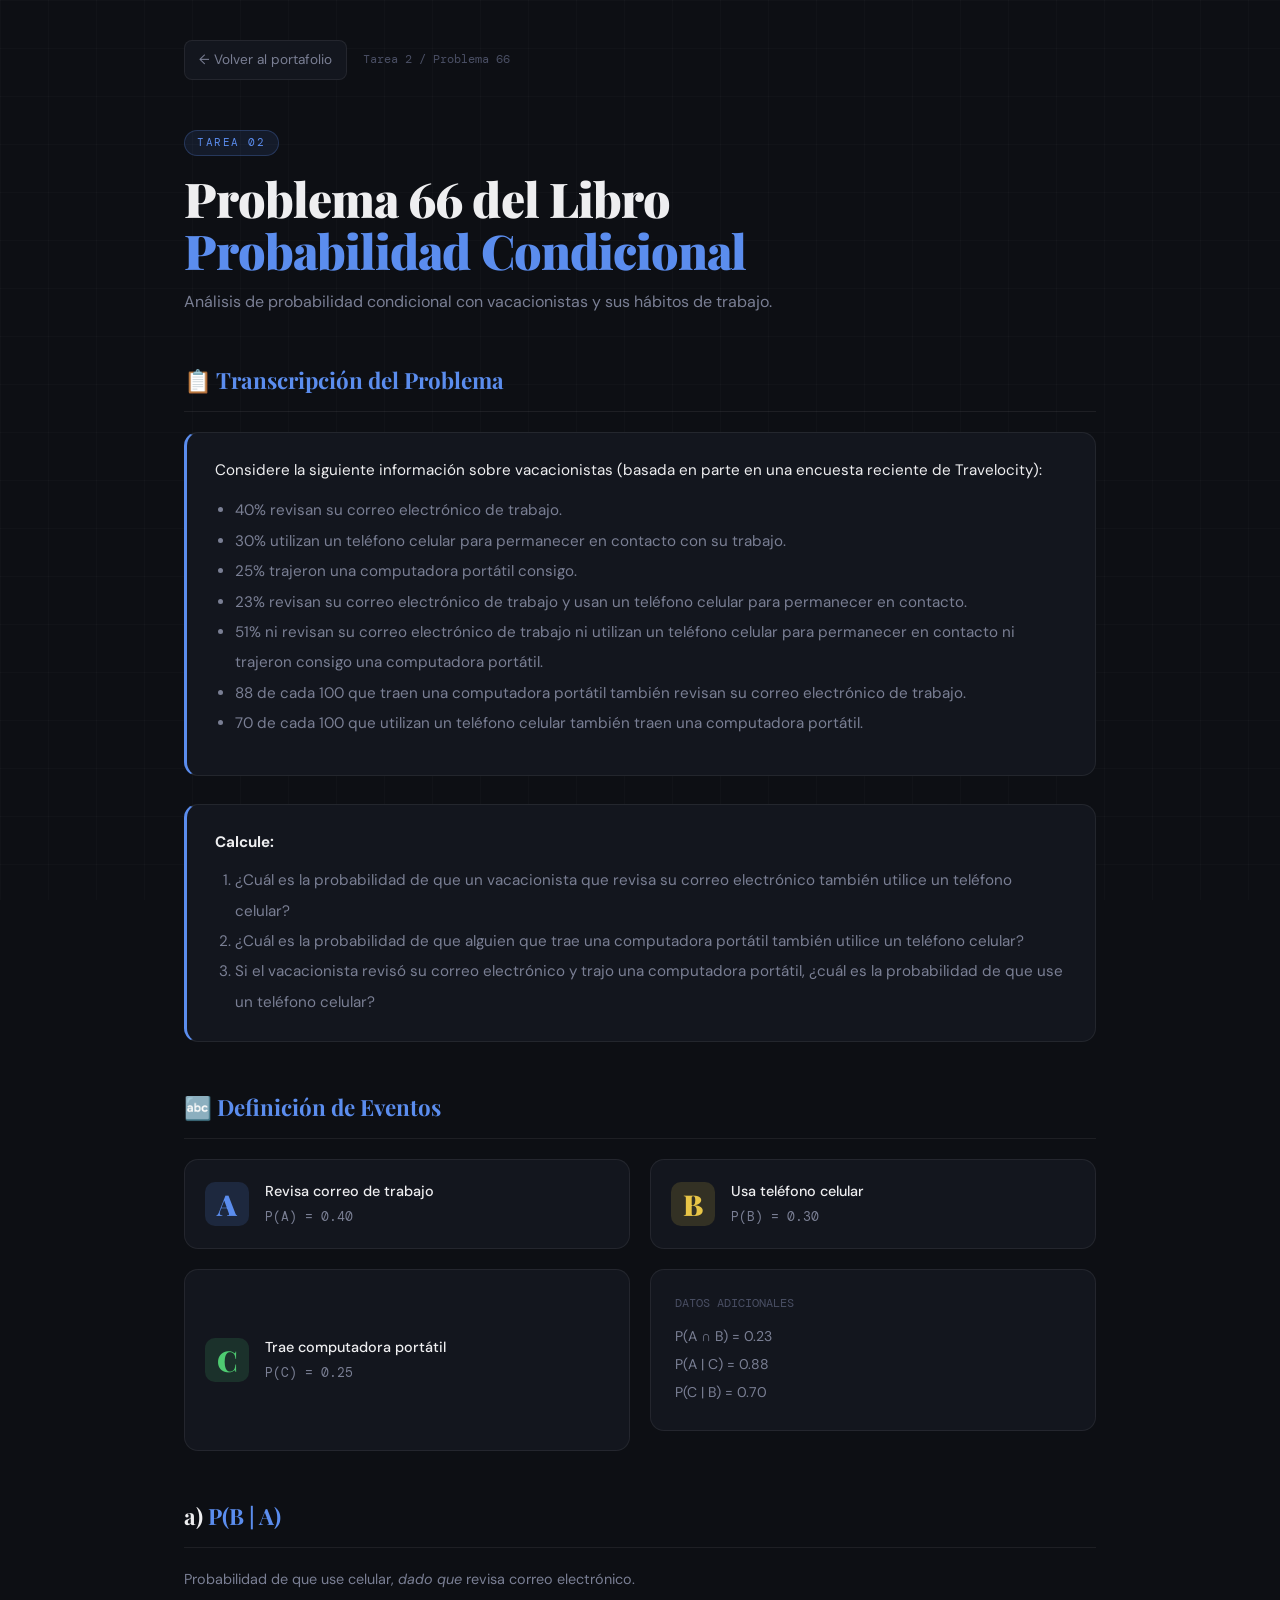
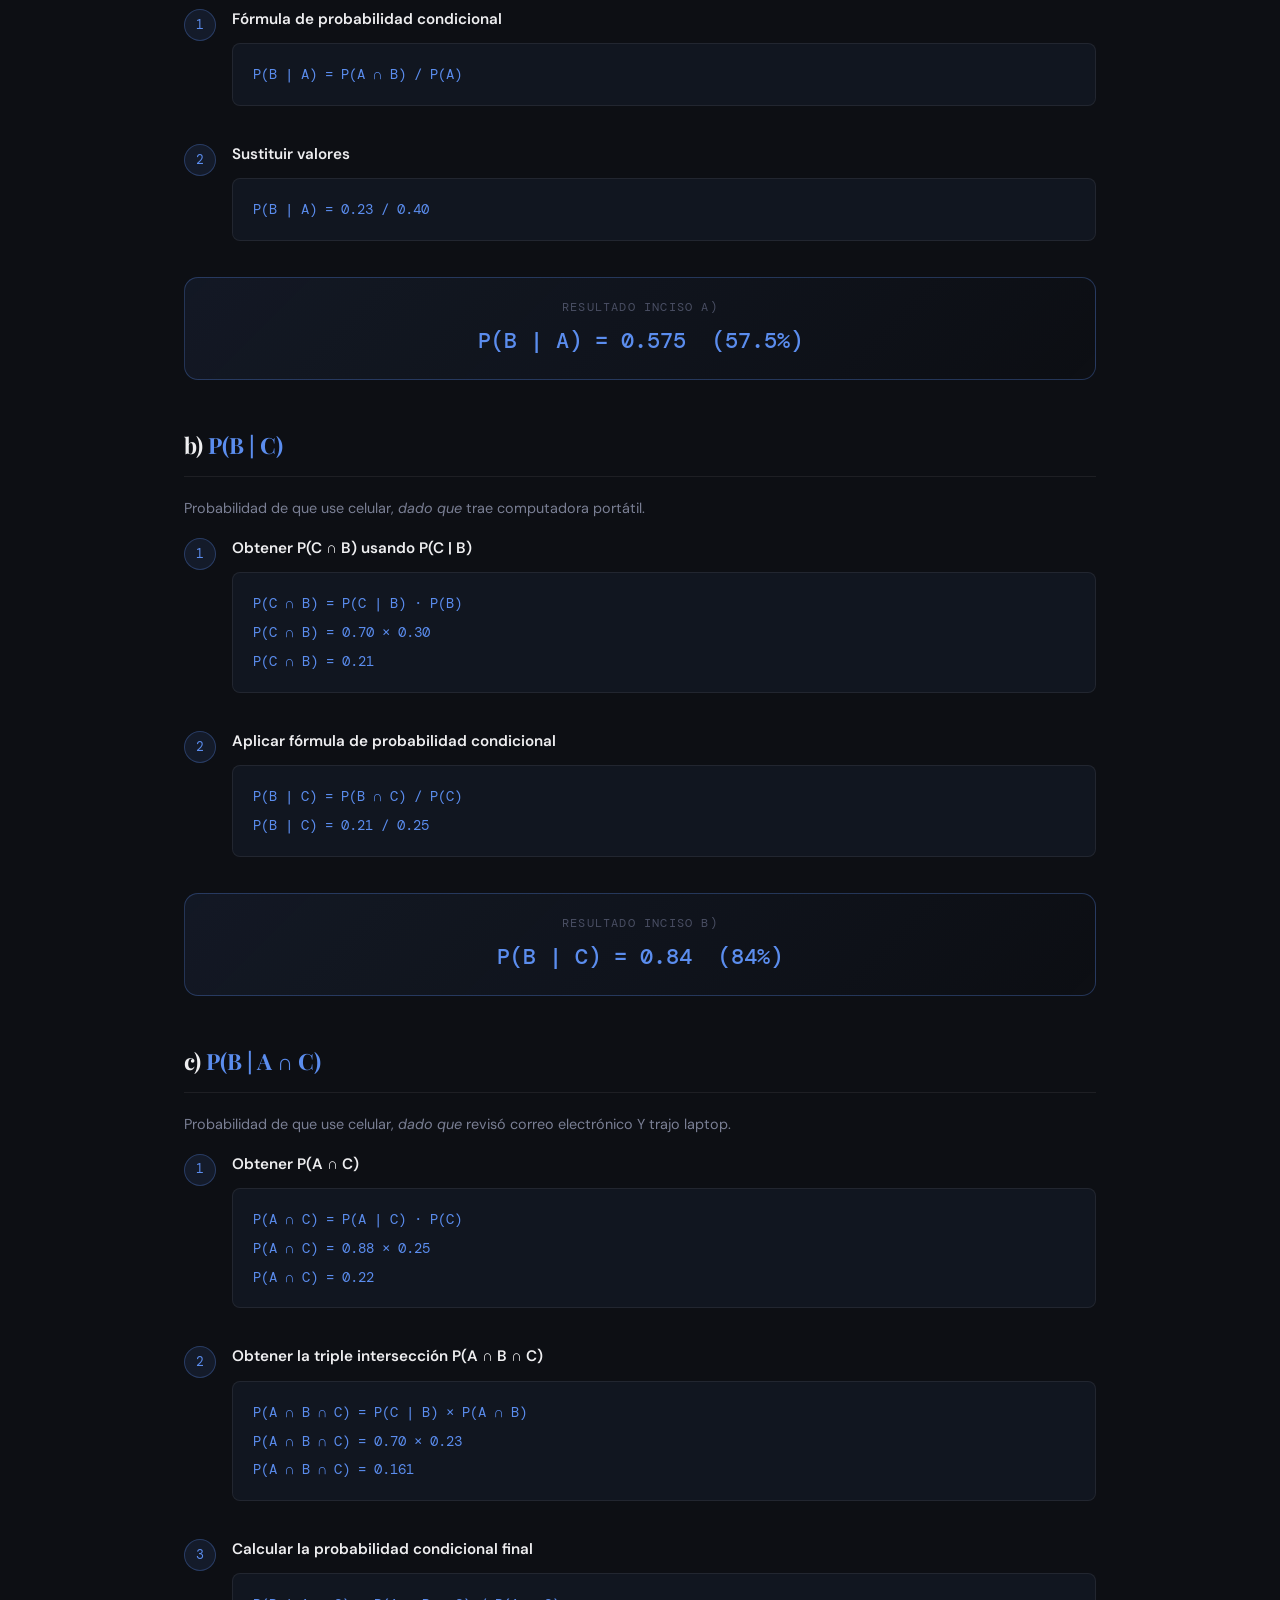
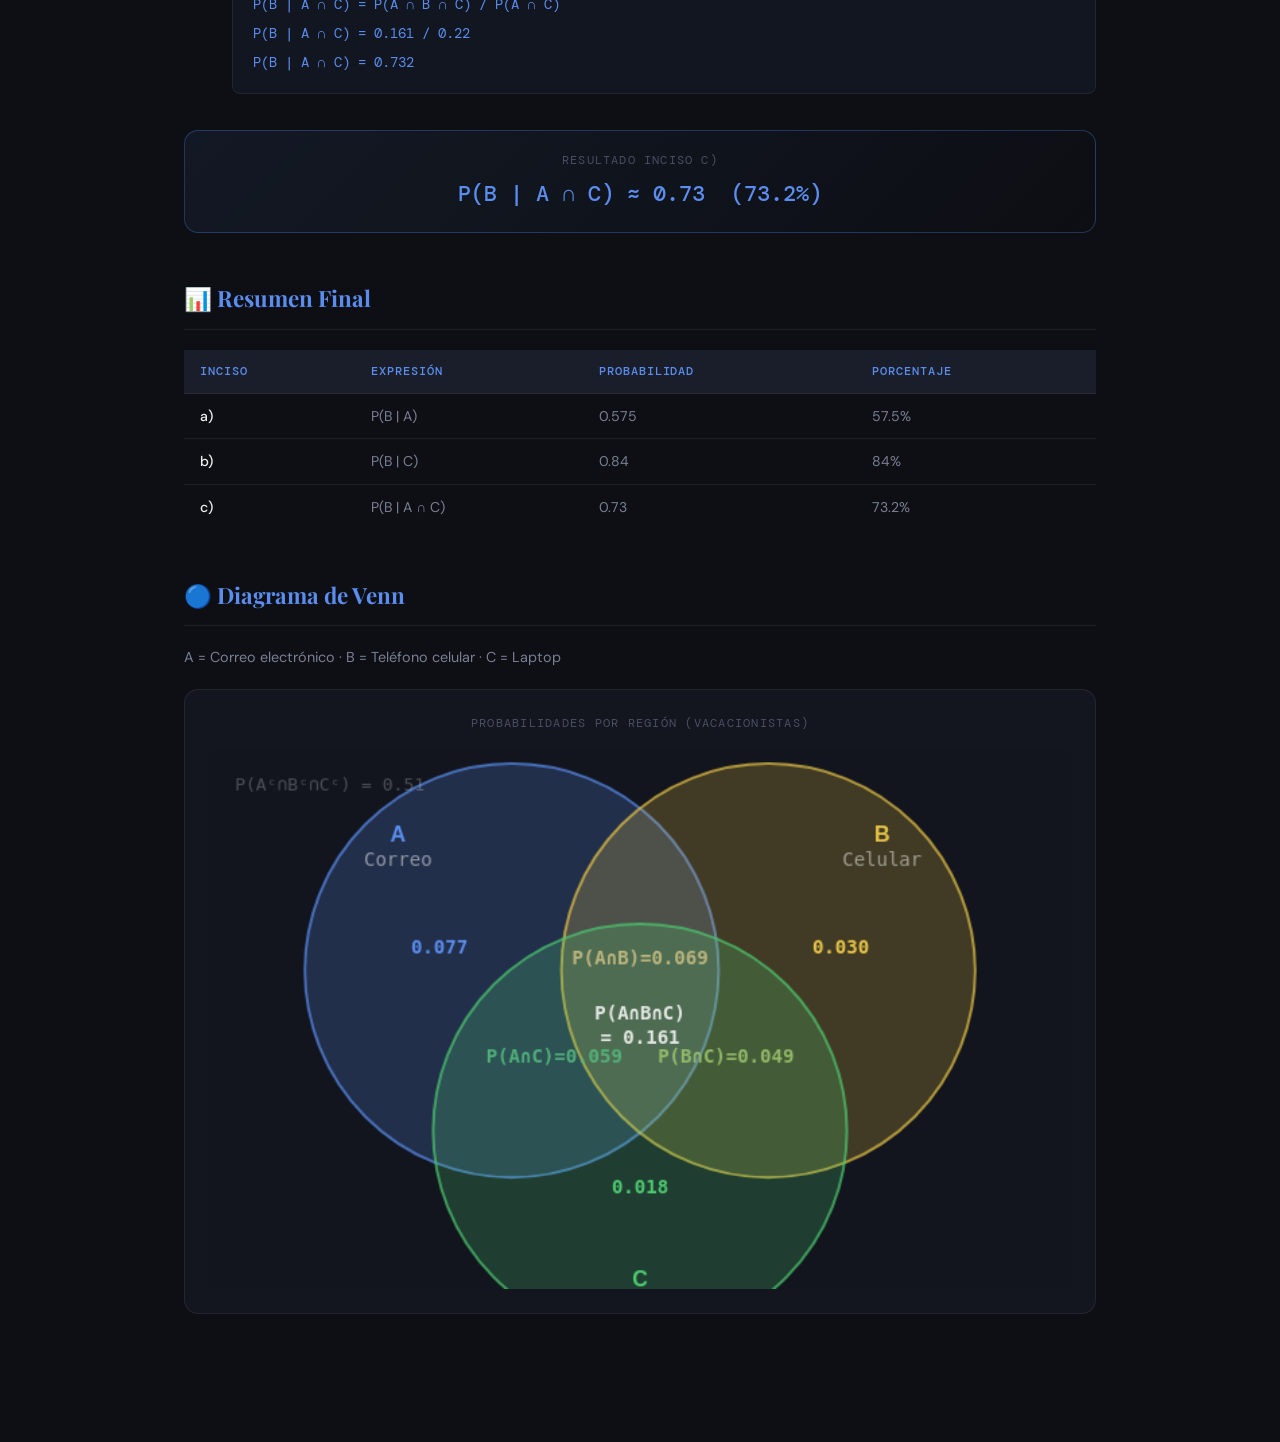
==== tareas/tarea2/tarea2.html @ 61fac17d "create page tareas1" ====
<!DOCTYPE html>
<html lang="es">
<head>
  <meta charset="UTF-8"/>
  <meta name="viewport" content="width=device-width, initial-scale=1.0"/>
  <title>Tarea 2 — Problema 66</title>
  <link rel="preconnect" href="https://fonts.googleapis.com">
  <link rel="preconnect" href="https://fonts.gstatic.com" crossorigin>
  <link href="https://fonts.googleapis.com/css2?family=Playfair+Display:wght@700;900&family=DM+Sans:wght@300;400;500&family=DM+Mono:wght@400;500&display=swap" rel="stylesheet">
  <link rel="stylesheet" href="../shared.css"/>
  <link rel="stylesheet" href="style.css"/>
</head>
<body>
  <div class="bg-grid"></div>
  <div class="page-wrap">

    <!-- Nav -->
    <nav class="top-nav">
      <a href="../../index.html" class="nav-back">← Volver al portafolio</a>
      <span class="nav-breadcrumb">Tarea 2 / Problema 66</span>
    </nav>

    <!-- Header -->
    <header class="page-header">
      <div class="page-badge">Tarea 02</div>
      <h1 class="page-title">Problema 66 del Libro<br><span style="color:var(--accent)">Probabilidad Condicional</span></h1>
      <p class="page-subtitle">Análisis de probabilidad condicional con vacacionistas y sus hábitos de trabajo.</p>
    </header>

    <!-- Transcripción del problema -->
    <section class="section">
      <h2 class="section-title">📋 <span>Transcripción del Problema</span></h2>
      <div class="problem-box">
        <p>Considere la siguiente información sobre vacacionistas (basada en parte en una encuesta reciente de Travelocity):</p>
        <ul style="margin:12px 0 12px 20px;line-height:2;color:var(--text-muted)">
          <li>40% revisan su correo electrónico de trabajo.</li>
          <li>30% utilizan un teléfono celular para permanecer en contacto con su trabajo.</li>
          <li>25% trajeron una computadora portátil consigo.</li>
          <li>23% revisan su correo electrónico de trabajo y usan un teléfono celular para permanecer en contacto.</li>
          <li>51% ni revisan su correo electrónico de trabajo ni utilizan un teléfono celular para permanecer en contacto ni trajeron consigo una computadora portátil.</li>
          <li>88 de cada 100 que traen una computadora portátil también revisan su correo electrónico de trabajo.</li>
          <li>70 de cada 100 que utilizan un teléfono celular también traen una computadora portátil.</li>
        </ul>
      </div>
      <div class="problem-box" style="margin-top:0">
        <p><b>Calcule:</b></p>
        <ol style="margin:10px 0 0 20px;line-height:2;color:var(--text-muted)">
          <li>¿Cuál es la probabilidad de que un vacacionista que revisa su correo electrónico también utilice un teléfono celular?</li>
          <li>¿Cuál es la probabilidad de que alguien que trae una computadora portátil también utilice un teléfono celular?</li>
          <li>Si el vacacionista revisó su correo electrónico y trajo una computadora portátil, ¿cuál es la probabilidad de que use un teléfono celular?</li>
        </ol>
      </div>
    </section>

    <!-- Definición de eventos -->
    <section class="section">
      <h2 class="section-title">🔤 <span>Definición de Eventos</span></h2>
      <div class="grid-2">
        <div class="event-card event-a">
          <div class="event-letter">A</div>
          <div>
            <div class="event-name">Revisa correo de trabajo</div>
            <div class="event-prob">P(A) = 0.40</div>
          </div>
        </div>
        <div class="event-card event-b">
          <div class="event-letter">B</div>
          <div>
            <div class="event-name">Usa teléfono celular</div>
            <div class="event-prob">P(B) = 0.30</div>
          </div>
        </div>
        <div class="event-card event-c">
          <div class="event-letter">C</div>
          <div>
            <div class="event-name">Trae computadora portátil</div>
            <div class="event-prob">P(C) = 0.25</div>
          </div>
        </div>
        <div class="card">
          <div style="font-family:var(--font-mono);font-size:0.78rem;color:var(--text-dim);margin-bottom:8px">DATOS ADICIONALES</div>
          <div style="font-size:0.88rem;color:var(--text-muted);line-height:2">
            P(A ∩ B) = 0.23<br>
            P(A | C) = 0.88<br>
            P(C | B) = 0.70
          </div>
        </div>
      </div>
    </section>

    <!-- Inciso a -->
    <section class="section">
      <h2 class="section-title">a) <span>P(B | A)</span></h2>
      <p style="color:var(--text-muted);font-size:.9rem;margin-bottom:16px">
        Probabilidad de que use celular, <em>dado que</em> revisa correo electrónico.
      </p>
      <div class="step">
        <div class="step-num">1</div>
        <div class="step-content">
          <h4>Fórmula de probabilidad condicional</h4>
          <div class="math-block">P(B | A) = P(A ∩ B) / P(A)</div>
        </div>
      </div>
      <div class="step">
        <div class="step-num">2</div>
        <div class="step-content">
          <h4>Sustituir valores</h4>
          <div class="math-block">P(B | A) = 0.23 / 0.40</div>
        </div>
      </div>
      <div class="result-box">
        <div class="result-label">Resultado inciso a)</div>
        <div class="result-value">P(B | A) = 0.575 &nbsp;(57.5%)</div>
      </div>
    </section>

    <!-- Inciso b -->
    <section class="section">
      <h2 class="section-title">b) <span>P(B | C)</span></h2>
      <p style="color:var(--text-muted);font-size:.9rem;margin-bottom:16px">
        Probabilidad de que use celular, <em>dado que</em> trae computadora portátil.
      </p>
      <div class="step">
        <div class="step-num">1</div>
        <div class="step-content">
          <h4>Obtener P(C ∩ B) usando P(C | B)</h4>
          <div class="math-block">
            P(C ∩ B) = P(C | B) · P(B)<br>
            P(C ∩ B) = 0.70 × 0.30<br>
            P(C ∩ B) = 0.21
          </div>
        </div>
      </div>
      <div class="step">
        <div class="step-num">2</div>
        <div class="step-content">
          <h4>Aplicar fórmula de probabilidad condicional</h4>
          <div class="math-block">
            P(B | C) = P(B ∩ C) / P(C)<br>
            P(B | C) = 0.21 / 0.25
          </div>
        </div>
      </div>
      <div class="result-box">
        <div class="result-label">Resultado inciso b)</div>
        <div class="result-value">P(B | C) = 0.84 &nbsp;(84%)</div>
      </div>
    </section>

    <!-- Inciso c -->
    <section class="section">
      <h2 class="section-title">c) <span>P(B | A ∩ C)</span></h2>
      <p style="color:var(--text-muted);font-size:.9rem;margin-bottom:16px">
        Probabilidad de que use celular, <em>dado que</em> revisó correo electrónico Y trajo laptop.
      </p>
      <div class="step">
        <div class="step-num">1</div>
        <div class="step-content">
          <h4>Obtener P(A ∩ C)</h4>
          <div class="math-block">
            P(A ∩ C) = P(A | C) · P(C)<br>
            P(A ∩ C) = 0.88 × 0.25<br>
            P(A ∩ C) = 0.22
          </div>
        </div>
      </div>
      <div class="step">
        <div class="step-num">2</div>
        <div class="step-content">
          <h4>Obtener la triple intersección P(A ∩ B ∩ C)</h4>
          <div class="math-block">
            P(A ∩ B ∩ C) = P(C | B) × P(A ∩ B)<br>
            P(A ∩ B ∩ C) = 0.70 × 0.23<br>
            P(A ∩ B ∩ C) = 0.161
          </div>
        </div>
      </div>
      <div class="step">
        <div class="step-num">3</div>
        <div class="step-content">
          <h4>Calcular la probabilidad condicional final</h4>
          <div class="math-block">
            P(B | A ∩ C) = P(A ∩ B ∩ C) / P(A ∩ C)<br>
            P(B | A ∩ C) = 0.161 / 0.22<br>
            P(B | A ∩ C) = 0.732
          </div>
        </div>
      </div>
      <div class="result-box">
        <div class="result-label">Resultado inciso c)</div>
        <div class="result-value">P(B | A ∩ C) ≈ 0.73 &nbsp;(73.2%)</div>
      </div>
    </section>

    <!-- Resumen -->
    <section class="section">
      <h2 class="section-title">📊 <span>Resumen Final</span></h2>
      <div class="table-wrap">
        <table>
          <thead>
            <tr><th>Inciso</th><th>Expresión</th><th>Probabilidad</th><th>Porcentaje</th></tr>
          </thead>
          <tbody>
            <tr><td>a)</td><td>P(B | A)</td><td>0.575</td><td>57.5%</td></tr>
            <tr><td>b)</td><td>P(B | C)</td><td>0.84</td><td>84%</td></tr>
            <tr><td>c)</td><td>P(B | A ∩ C)</td><td>0.73</td><td>73.2%</td></tr>
          </tbody>
        </table>
      </div>
    </section>

    <!-- Diagrama de Venn -->
    <section class="section">
      <h2 class="section-title">🔵 <span>Diagrama de Venn</span></h2>
      <p style="color:var(--text-muted);font-size:.9rem;margin-bottom:16px">
        A = Correo electrónico · B = Teléfono celular · C = Laptop
      </p>
      <div class="chart-container" style="text-align:center">
        <div class="chart-title">Probabilidades por región (vacacionistas)</div>
        <canvas id="vennCanvas" width="640" height="400"></canvas>
      </div>
    </section>

  </div>
  <script src="app2.js"></script>
</body>
</html>
---- tareas/shared.css ----
/* ===================================
   SHARED TASK STYLES
   =================================== */

:root {
  --bg: #0d0f14;
  --surface: #13161e;
  --surface2: #1a1e2a;
  --surface3: #1f2335;
  --border: rgba(255,255,255,0.07);
  --border2: rgba(255,255,255,0.12);
  --text: #eeeef0;
  --text-muted: #7a7f94;
  --text-dim: #4a4f64;
  --accent: #e8c547;
  --font-display: 'Playfair Display', serif;
  --font-body: 'DM Sans', sans-serif;
  --font-mono: 'DM Mono', monospace;
  --radius: 14px;
  --radius-sm: 8px;
}

*, *::before, *::after { box-sizing: border-box; margin: 0; padding: 0; }
html { scroll-behavior: smooth; }

body {
  font-family: var(--font-body);
  background: var(--bg);
  color: var(--text);
  min-height: 100vh;
  line-height: 1.6;
}

.bg-grid {
  position: fixed; inset: 0;
  background-image:
    linear-gradient(rgba(255,255,255,0.02) 1px, transparent 1px),
    linear-gradient(90deg, rgba(255,255,255,0.02) 1px, transparent 1px);
  background-size: 48px 48px;
  pointer-events: none; z-index: 0;
}

.page-wrap {
  position: relative; z-index: 1;
  max-width: 960px; margin: 0 auto;
  padding: 40px 24px 80px;
}

/* NAV */
.top-nav {
  display: flex; align-items: center; gap: 16px;
  margin-bottom: 48px;
}

.nav-back {
  display: inline-flex; align-items: center; gap: 6px;
  font-size: 0.85rem; color: var(--text-muted);
  text-decoration: none;
  padding: 8px 14px;
  border: 1px solid var(--border);
  border-radius: var(--radius-sm);
  background: var(--surface);
  transition: color 0.2s, border-color 0.2s;
}
.nav-back:hover { color: var(--accent); border-color: rgba(232,197,71,0.4); }

.nav-breadcrumb {
  font-family: var(--font-mono);
  font-size: 0.75rem;
  color: var(--text-dim);
}

/* PAGE HEADER */
.page-header {
  margin-bottom: 48px;
  animation: fadeUp 0.6s ease both;
}

.page-badge {
  display: inline-block;
  font-family: var(--font-mono);
  font-size: 0.7rem;
  letter-spacing: 0.14em;
  color: var(--accent);
  background: rgba(232,197,71,0.1);
  border: 1px solid rgba(232,197,71,0.25);
  padding: 3px 12px; border-radius: 100px;
  text-transform: uppercase; margin-bottom: 16px;
}

.page-title {
  font-family: var(--font-display);
  font-size: clamp(2rem, 4vw, 3rem);
  font-weight: 900;
  line-height: 1.1;
  letter-spacing: -0.02em;
  margin-bottom: 12px;
}

.page-subtitle {
  font-size: 1rem; color: var(--text-muted);
  max-width: 600px;
}

/* SECTIONS */
.section {
  margin-bottom: 48px;
  animation: fadeUp 0.6s ease both;
}

.section-title {
  font-family: var(--font-display);
  font-size: 1.4rem; font-weight: 700;
  margin-bottom: 20px;
  padding-bottom: 12px;
  border-bottom: 1px solid var(--border);
}

.section-title span {
  color: var(--accent);
}

/* PROBLEM BOX */
.problem-box {
  background: var(--surface);
  border: 1px solid var(--border);
  border-left: 3px solid var(--accent);
  border-radius: var(--radius);
  padding: 24px 28px;
  margin-bottom: 28px;
  font-size: 0.95rem;
  line-height: 1.75;
}

.problem-box p { margin-bottom: 10px; }
.problem-box p:last-child { margin-bottom: 0; }

/* CARDS */
.card {
  background: var(--surface);
  border: 1px solid var(--border);
  border-radius: var(--radius);
  padding: 24px;
  margin-bottom: 20px;
}

/* TABLES */
.table-wrap { overflow-x: auto; margin: 20px 0; }

table {
  width: 100%; border-collapse: collapse;
  font-size: 0.88rem;
}

th {
  background: var(--surface2);
  color: var(--accent);
  font-family: var(--font-mono);
  font-size: 0.75rem;
  font-weight: 500;
  text-transform: uppercase;
  letter-spacing: 0.08em;
  padding: 12px 16px;
  text-align: left;
  border-bottom: 1px solid var(--border2);
}

td {
  padding: 11px 16px;
  border-bottom: 1px solid var(--border);
  color: var(--text-muted);
  vertical-align: top;
}

td:first-child { color: var(--text); font-weight: 500; }

tr:last-child td { border-bottom: none; }
tr:hover td { background: rgba(255,255,255,0.02); }

/* MATH FORMULA */
.formula {
  font-family: var(--font-mono);
  font-size: 0.9rem;
  color: var(--accent);
  background: rgba(232,197,71,0.06);
  padding: 2px 8px;
  border-radius: 4px;
}

.math-block {
  background: var(--surface2);
  border: 1px solid var(--border);
  border-radius: var(--radius-sm);
  padding: 16px 20px;
  font-family: var(--font-mono);
  font-size: 0.9rem;
  color: var(--accent);
  margin: 12px 0;
  line-height: 2;
}

/* RESULT BOX */
.result-box {
  background: linear-gradient(135deg, rgba(232,197,71,0.08), rgba(232,197,71,0.03));
  border: 1px solid rgba(232,197,71,0.3);
  border-radius: var(--radius);
  padding: 20px 24px;
  margin: 20px 0;
  text-align: center;
}

.result-box .result-label {
  font-family: var(--font-mono);
  font-size: 0.75rem;
  color: var(--text-dim);
  text-transform: uppercase;
  letter-spacing: 0.1em;
  margin-bottom: 6px;
}

.result-box .result-value {
  font-family: var(--font-mono);
  font-size: 1.4rem;
  color: var(--accent);
  font-weight: 500;
}

/* BUTTONS */
.btn {
  display: inline-flex; align-items: center; gap: 8px;
  padding: 10px 20px;
  border: 1px solid rgba(232,197,71,0.4);
  border-radius: var(--radius-sm);
  background: rgba(232,197,71,0.08);
  color: var(--accent);
  font-family: var(--font-body);
  font-size: 0.88rem;
  font-weight: 500;
  cursor: pointer;
  transition: all 0.2s;
}

.btn:hover {
  background: rgba(232,197,71,0.18);
  border-color: var(--accent);
  transform: translateY(-1px);
}

.btn-group { display: flex; flex-wrap: wrap; gap: 10px; margin-bottom: 20px; }

/* SELECT */
select {
  background: var(--surface2);
  border: 1px solid var(--border2);
  border-radius: var(--radius-sm);
  color: var(--text);
  font-family: var(--font-body);
  font-size: 0.88rem;
  padding: 9px 14px;
  cursor: pointer;
  outline: none;
}

select:focus { border-color: rgba(232,197,71,0.5); }

/* CHART CONTAINER */
.chart-container {
  background: var(--surface);
  border: 1px solid var(--border);
  border-radius: var(--radius);
  padding: 24px;
  margin: 20px 0;
  position: relative;
}

.chart-title {
  font-family: var(--font-mono);
  font-size: 0.78rem;
  color: var(--text-dim);
  text-transform: uppercase;
  letter-spacing: 0.1em;
  margin-bottom: 16px;
}

canvas { display: block; width: 100% !important; max-width: 100%; }

/* STEP */
.step {
  display: flex; gap: 16px;
  margin-bottom: 24px;
}

.step-num {
  flex-shrink: 0;
  width: 32px; height: 32px;
  background: rgba(232,197,71,0.1);
  border: 1px solid rgba(232,197,71,0.3);
  border-radius: 50%;
  display: flex; align-items: center; justify-content: center;
  font-family: var(--font-mono);
  font-size: 0.8rem;
  color: var(--accent);
  margin-top: 2px;
}

.step-content { flex: 1; }
.step-content h4 { font-size: 0.95rem; font-weight: 600; margin-bottom: 6px; }
.step-content p { font-size: 0.88rem; color: var(--text-muted); }

/* ANIMATION */
@keyframes fadeUp {
  from { opacity: 0; transform: translateY(20px); }
  to   { opacity: 1; transform: translateY(0); }
}

/* GRID UTILS */
.grid-2 { display: grid; grid-template-columns: 1fr 1fr; gap: 20px; }
@media (max-width: 600px) { .grid-2 { grid-template-columns: 1fr; } }
---- tareas/tarea2/style.css ----
/* Tarea 2 — Specific Styles */
:root { --accent: #5b8dee; }

.page-badge { background: rgba(91,141,238,0.1); border-color: rgba(91,141,238,0.25); color: #5b8dee; }
.page-title span { color: #5b8dee; }
.section-title span { color: #5b8dee; }
.math-block { color: #5b8dee; background: rgba(91,141,238,0.06); }
.result-box { background: linear-gradient(135deg, rgba(91,141,238,0.08), transparent); border-color: rgba(91,141,238,0.3); }
.result-box .result-value { color: #5b8dee; }
.step-num { background: rgba(91,141,238,0.1); border-color: rgba(91,141,238,0.3); color: #5b8dee; }
.btn { border-color: rgba(91,141,238,0.4); background: rgba(91,141,238,0.08); color: #5b8dee; }
.btn:hover { background: rgba(91,141,238,0.18); border-color: #5b8dee; }
.nav-back:hover { color: #5b8dee; border-color: rgba(91,141,238,0.4); }

/* Event cards */
.event-card {
  display: flex; align-items: center; gap: 16px;
  background: var(--surface);
  border: 1px solid var(--border);
  border-radius: var(--radius);
  padding: 20px;
}

.event-letter {
  font-family: var(--font-display);
  font-size: 1.8rem; font-weight: 900;
  width: 44px; height: 44px;
  display: flex; align-items: center; justify-content: center;
  border-radius: 10px;
}

.event-a .event-letter { background: rgba(91,141,238,0.15); color: #5b8dee; }
.event-b .event-letter { background: rgba(232,197,71,0.15); color: #e8c547; }
.event-c .event-letter { background: rgba(78,203,113,0.15); color: #4ecb71; }

.event-name { font-weight: 500; font-size: 0.9rem; margin-bottom: 4px; }
.event-prob { font-family: var(--font-mono); font-size: 0.8rem; color: var(--text-muted); }
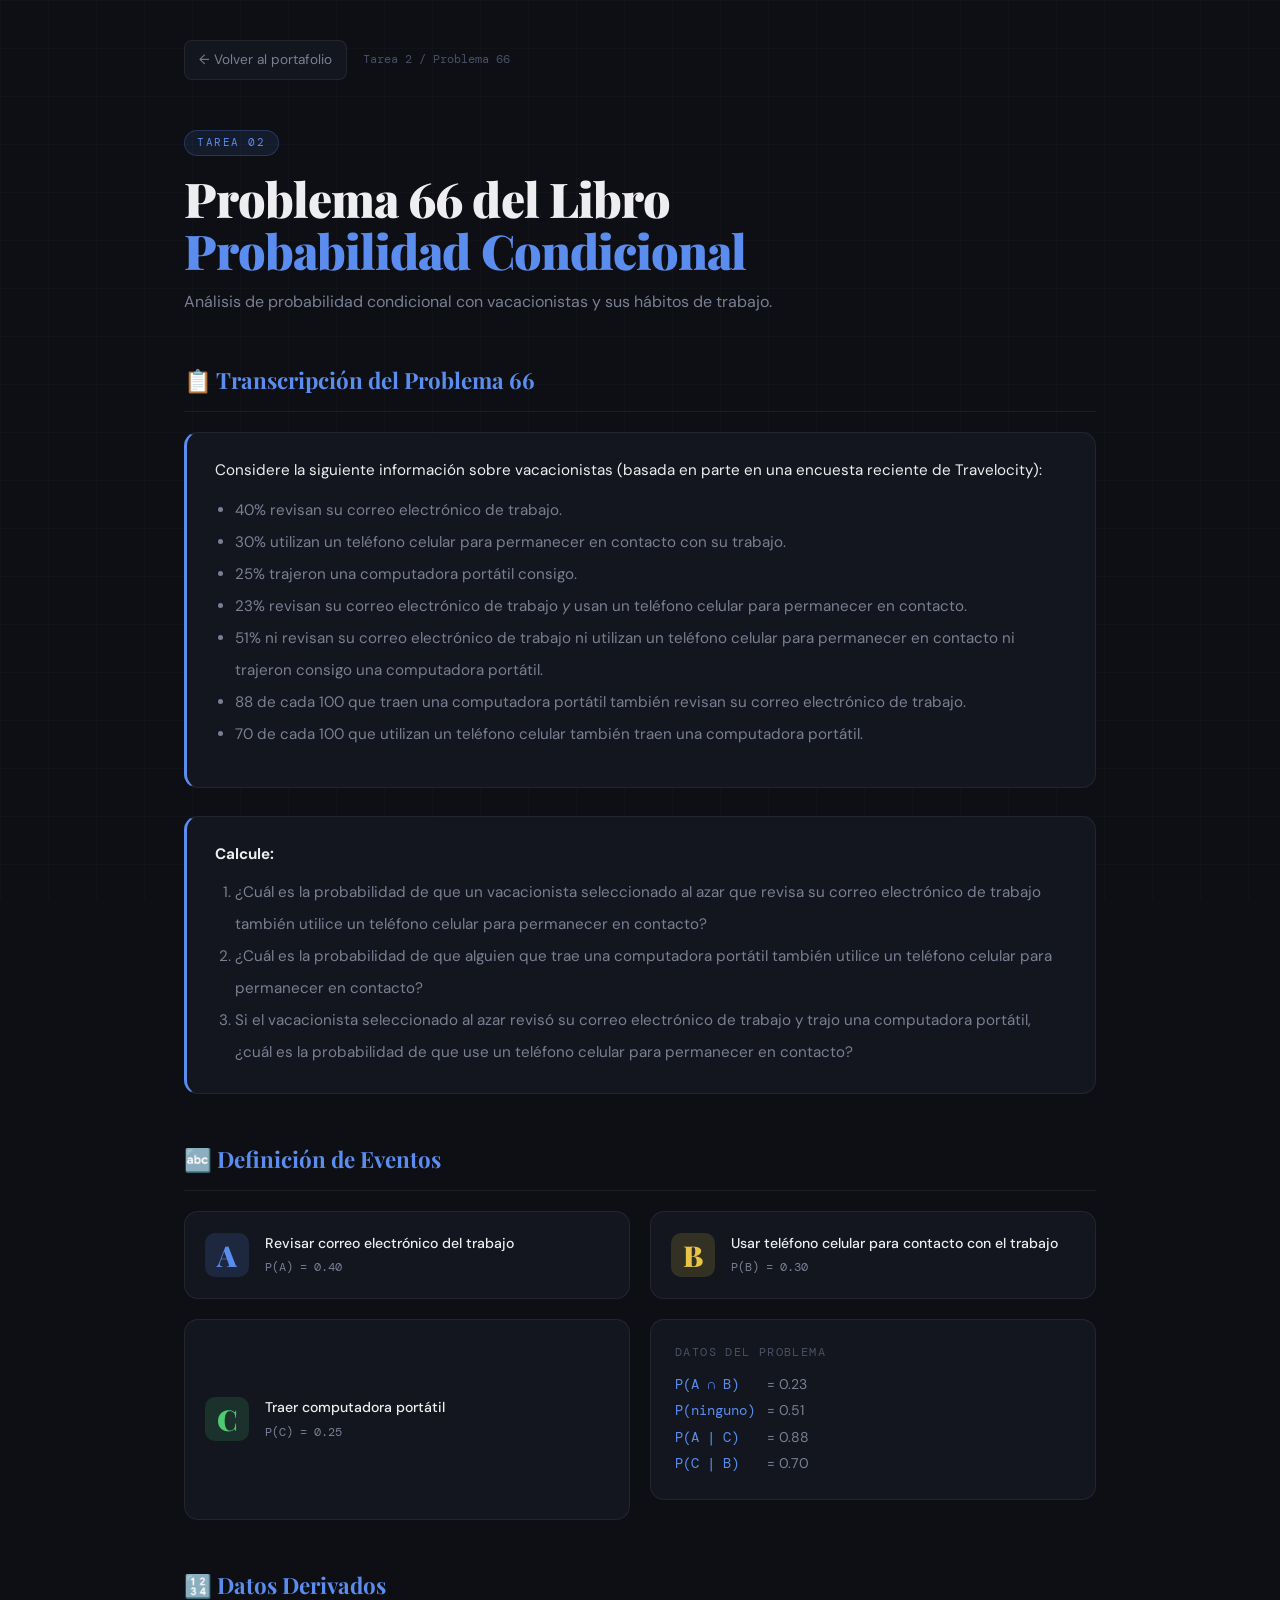
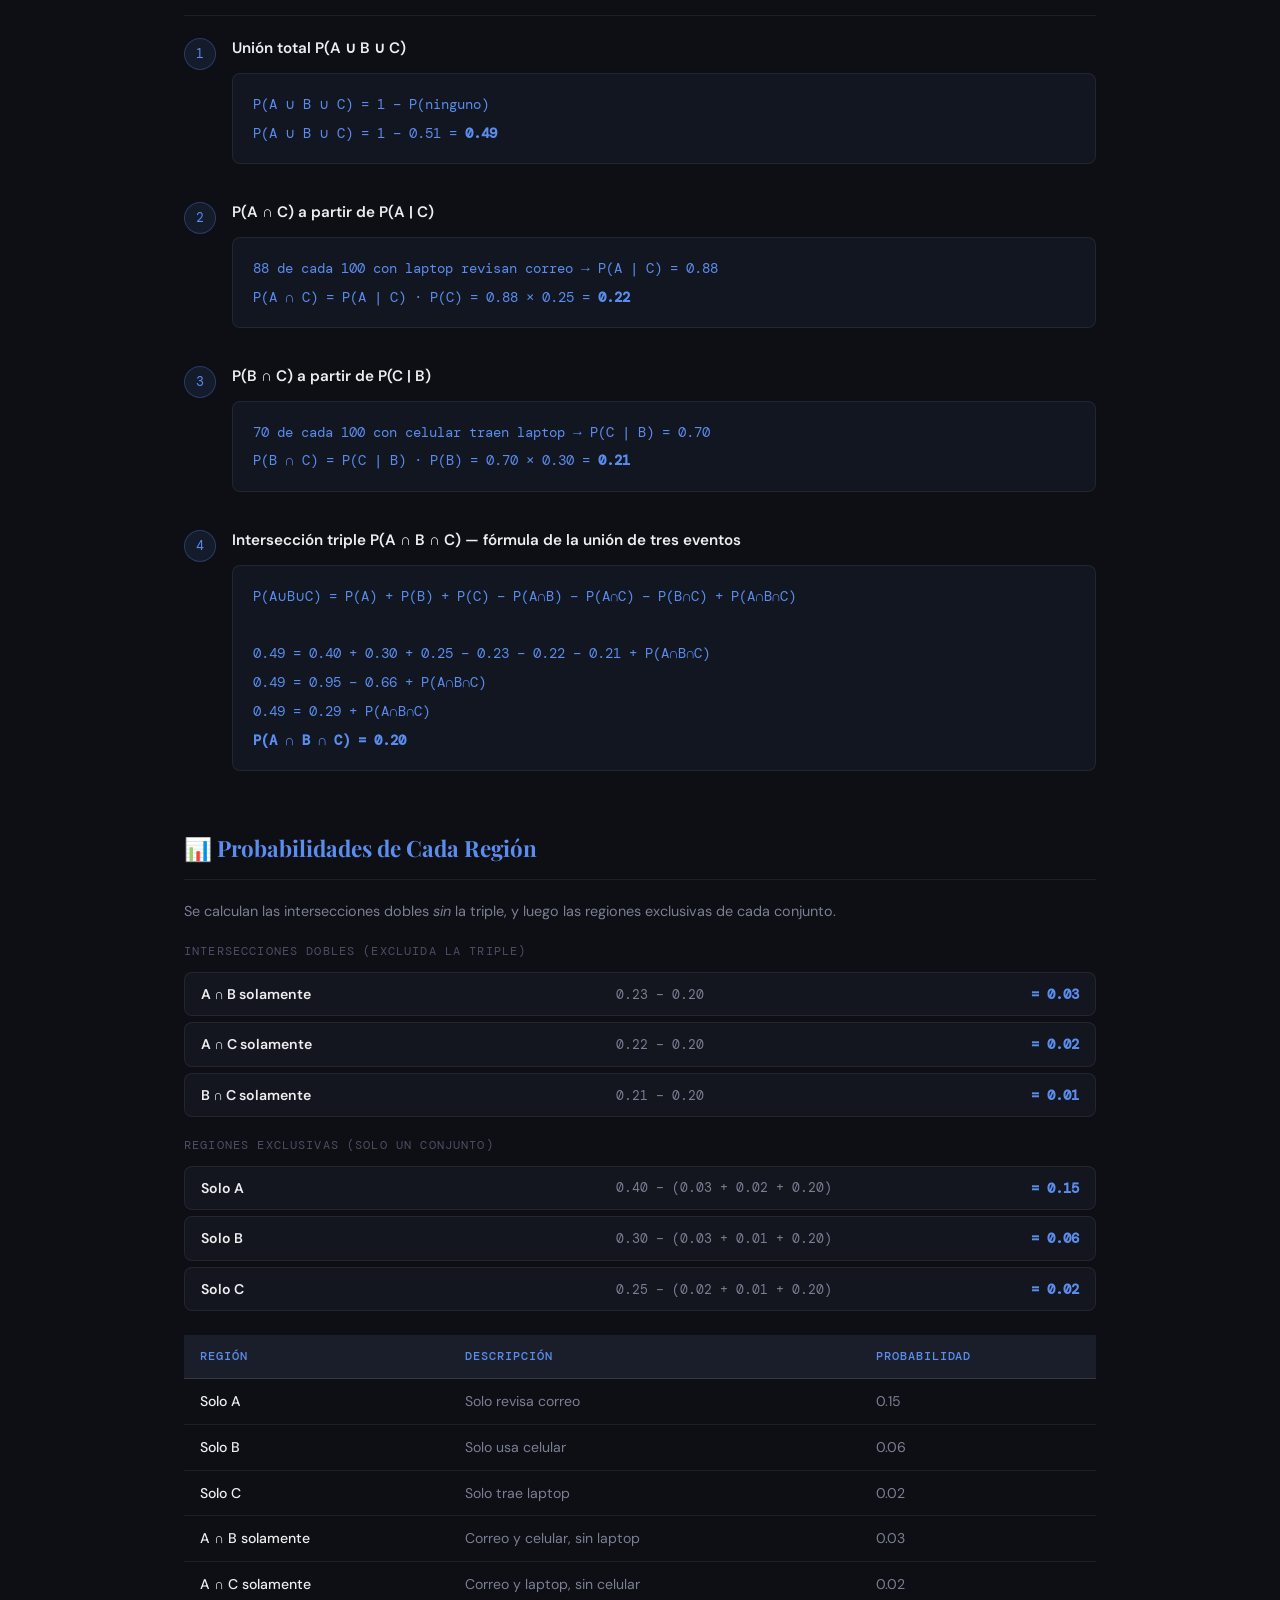
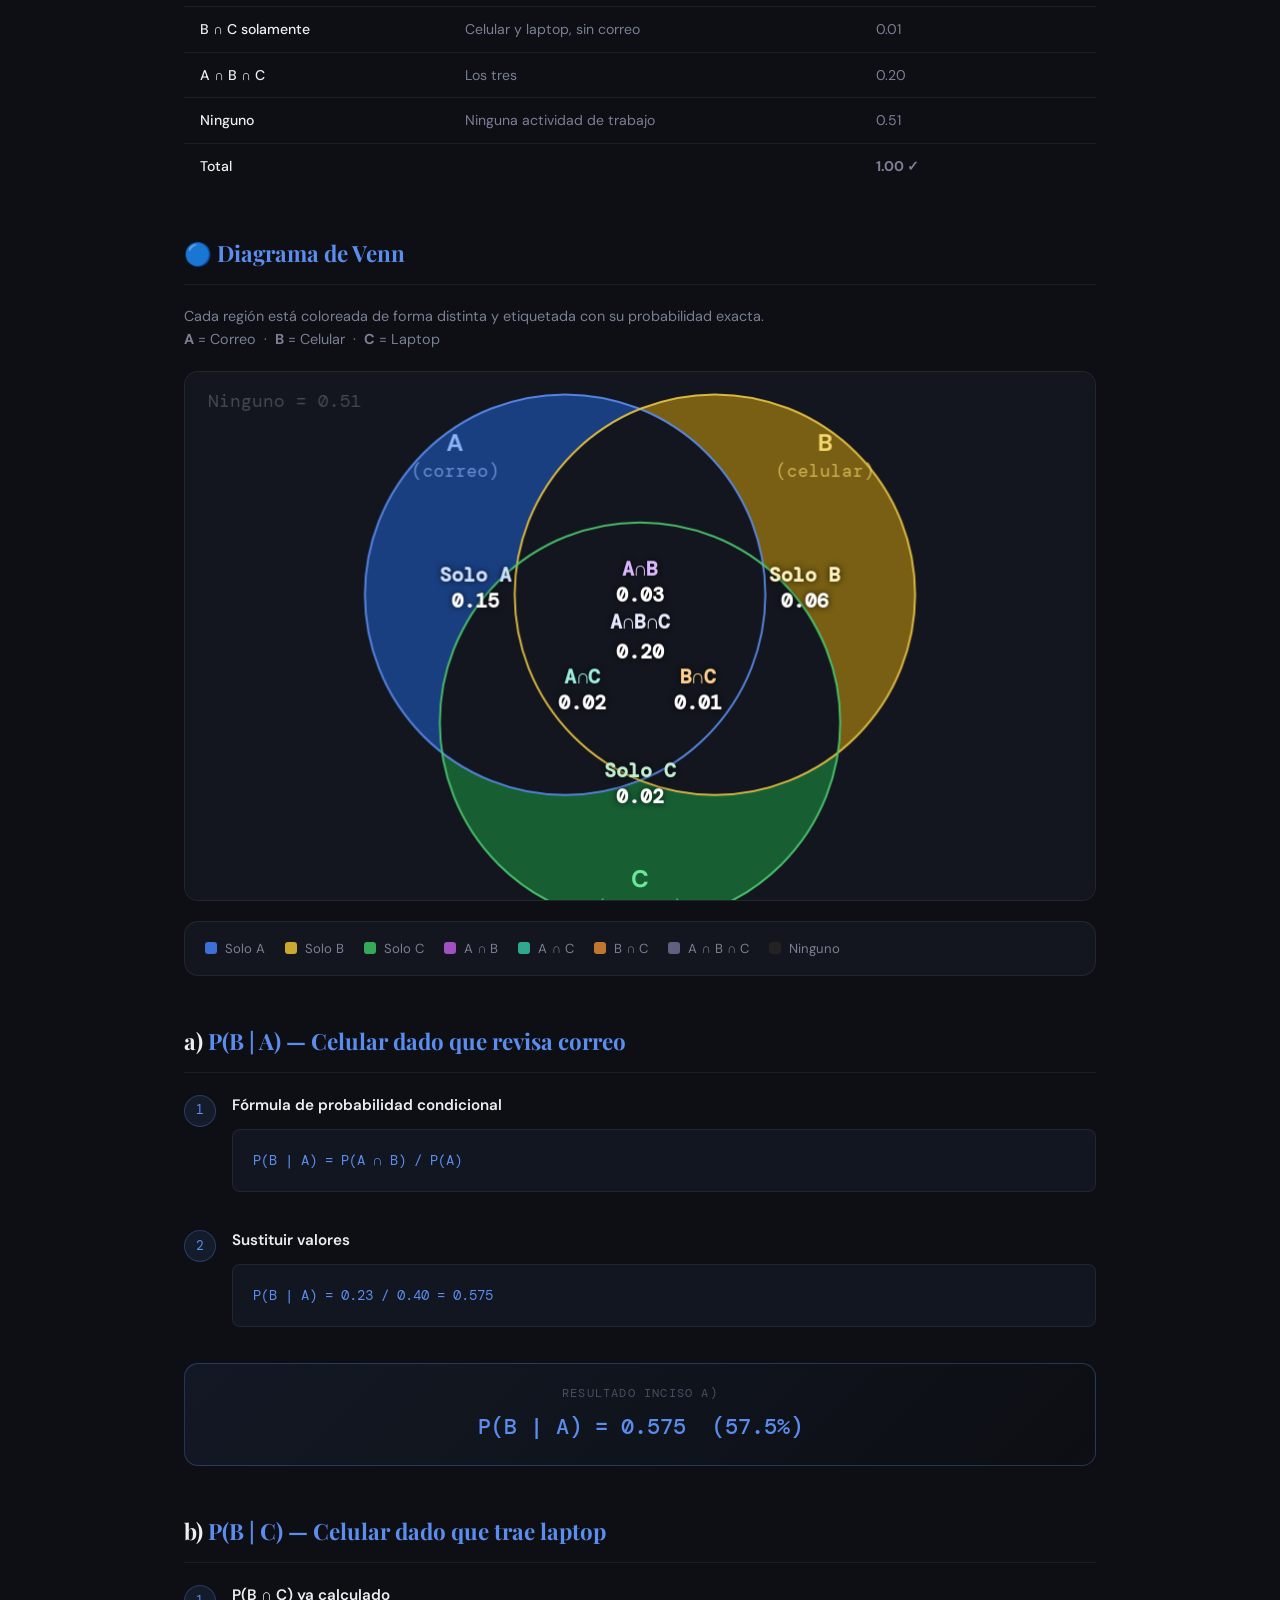
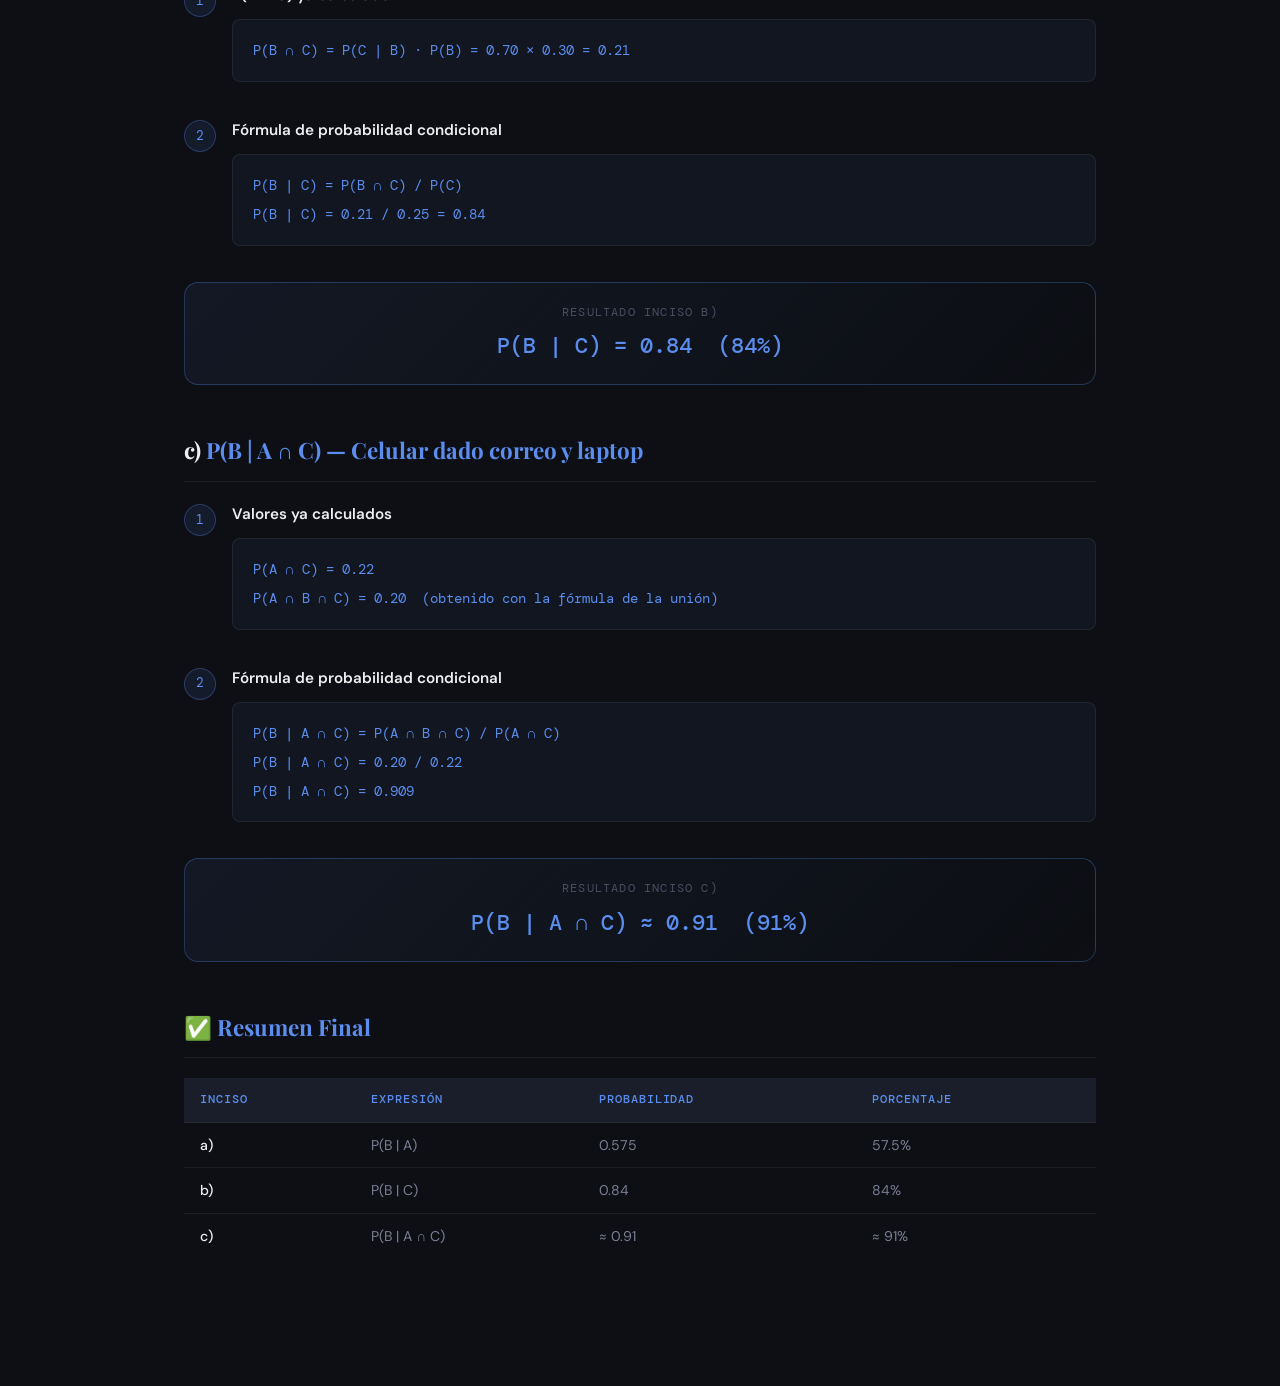
==== commit 7ff59ccb: "fix page tarea 2" ====
--- a/tareas/tarea2/tarea2.html
+++ b/tareas/tarea2/tarea2.html
@@ -14,86 +14,217 @@
   <div class="bg-grid"></div>
   <div class="page-wrap">
 
-    <!-- Nav -->
     <nav class="top-nav">
       <a href="../../index.html" class="nav-back">← Volver al portafolio</a>
       <span class="nav-breadcrumb">Tarea 2 / Problema 66</span>
     </nav>
 
-    <!-- Header -->
     <header class="page-header">
       <div class="page-badge">Tarea 02</div>
       <h1 class="page-title">Problema 66 del Libro<br><span style="color:var(--accent)">Probabilidad Condicional</span></h1>
       <p class="page-subtitle">Análisis de probabilidad condicional con vacacionistas y sus hábitos de trabajo.</p>
     </header>
 
-    <!-- Transcripción del problema -->
-    <section class="section">
-      <h2 class="section-title">📋 <span>Transcripción del Problema</span></h2>
+    <!-- TRANSCRIPCIÓN -->
+    <section class="section">
+      <h2 class="section-title">📋 <span>Transcripción del Problema 66</span></h2>
       <div class="problem-box">
         <p>Considere la siguiente información sobre vacacionistas (basada en parte en una encuesta reciente de Travelocity):</p>
-        <ul style="margin:12px 0 12px 20px;line-height:2;color:var(--text-muted)">
+        <ul style="margin:12px 0 12px 20px;line-height:2.1;color:var(--text-muted)">
           <li>40% revisan su correo electrónico de trabajo.</li>
           <li>30% utilizan un teléfono celular para permanecer en contacto con su trabajo.</li>
           <li>25% trajeron una computadora portátil consigo.</li>
-          <li>23% revisan su correo electrónico de trabajo y usan un teléfono celular para permanecer en contacto.</li>
+          <li>23% revisan su correo electrónico de trabajo <em>y</em> usan un teléfono celular para permanecer en contacto.</li>
           <li>51% ni revisan su correo electrónico de trabajo ni utilizan un teléfono celular para permanecer en contacto ni trajeron consigo una computadora portátil.</li>
           <li>88 de cada 100 que traen una computadora portátil también revisan su correo electrónico de trabajo.</li>
           <li>70 de cada 100 que utilizan un teléfono celular también traen una computadora portátil.</li>
         </ul>
       </div>
       <div class="problem-box" style="margin-top:0">
-        <p><b>Calcule:</b></p>
-        <ol style="margin:10px 0 0 20px;line-height:2;color:var(--text-muted)">
-          <li>¿Cuál es la probabilidad de que un vacacionista que revisa su correo electrónico también utilice un teléfono celular?</li>
-          <li>¿Cuál es la probabilidad de que alguien que trae una computadora portátil también utilice un teléfono celular?</li>
-          <li>Si el vacacionista revisó su correo electrónico y trajo una computadora portátil, ¿cuál es la probabilidad de que use un teléfono celular?</li>
+        <p><strong>Calcule:</strong></p>
+        <ol style="margin:10px 0 0 20px;line-height:2.1;color:var(--text-muted)">
+          <li>¿Cuál es la probabilidad de que un vacacionista seleccionado al azar que revisa su correo electrónico de trabajo también utilice un teléfono celular para permanecer en contacto?</li>
+          <li>¿Cuál es la probabilidad de que alguien que trae una computadora portátil también utilice un teléfono celular para permanecer en contacto?</li>
+          <li>Si el vacacionista seleccionado al azar revisó su correo electrónico de trabajo y trajo una computadora portátil, ¿cuál es la probabilidad de que use un teléfono celular para permanecer en contacto?</li>
         </ol>
       </div>
     </section>
 
-    <!-- Definición de eventos -->
+    <!-- DEFINICIÓN DE EVENTOS -->
     <section class="section">
       <h2 class="section-title">🔤 <span>Definición de Eventos</span></h2>
       <div class="grid-2">
         <div class="event-card event-a">
           <div class="event-letter">A</div>
           <div>
-            <div class="event-name">Revisa correo de trabajo</div>
+            <div class="event-name">Revisar correo electrónico del trabajo</div>
             <div class="event-prob">P(A) = 0.40</div>
           </div>
         </div>
         <div class="event-card event-b">
           <div class="event-letter">B</div>
           <div>
-            <div class="event-name">Usa teléfono celular</div>
+            <div class="event-name">Usar teléfono celular para contacto con el trabajo</div>
             <div class="event-prob">P(B) = 0.30</div>
           </div>
         </div>
         <div class="event-card event-c">
           <div class="event-letter">C</div>
           <div>
-            <div class="event-name">Trae computadora portátil</div>
+            <div class="event-name">Traer computadora portátil</div>
             <div class="event-prob">P(C) = 0.25</div>
           </div>
         </div>
         <div class="card">
-          <div style="font-family:var(--font-mono);font-size:0.78rem;color:var(--text-dim);margin-bottom:8px">DATOS ADICIONALES</div>
-          <div style="font-size:0.88rem;color:var(--text-muted);line-height:2">
-            P(A ∩ B) = 0.23<br>
-            P(A | C) = 0.88<br>
-            P(C | B) = 0.70
-          </div>
-        </div>
-      </div>
-    </section>
-
-    <!-- Inciso a -->
-    <section class="section">
-      <h2 class="section-title">a) <span>P(B | A)</span></h2>
+          <div class="datos-label">Datos del problema</div>
+          <div class="datos-grid">
+            <span class="dato-key">P(A ∩ B)</span><span class="dato-val">= 0.23</span>
+            <span class="dato-key">P(ninguno)</span><span class="dato-val">= 0.51</span>
+            <span class="dato-key">P(A | C)</span><span class="dato-val">= 0.88</span>
+            <span class="dato-key">P(C | B)</span><span class="dato-val">= 0.70</span>
+          </div>
+        </div>
+      </div>
+    </section>
+
+    <!-- DATOS DERIVADOS -->
+    <section class="section">
+      <h2 class="section-title">🔢 <span>Datos Derivados</span></h2>
+
+      <div class="step">
+        <div class="step-num">1</div>
+        <div class="step-content">
+          <h4>Unión total P(A ∪ B ∪ C)</h4>
+          <div class="math-block">
+            P(A ∪ B ∪ C) = 1 − P(ninguno)<br>
+            P(A ∪ B ∪ C) = 1 − 0.51 = <strong>0.49</strong>
+          </div>
+        </div>
+      </div>
+
+      <div class="step">
+        <div class="step-num">2</div>
+        <div class="step-content">
+          <h4>P(A ∩ C) a partir de P(A | C)</h4>
+          <div class="math-block">
+            88 de cada 100 con laptop revisan correo → P(A | C) = 0.88<br>
+            P(A ∩ C) = P(A | C) · P(C) = 0.88 × 0.25 = <strong>0.22</strong>
+          </div>
+        </div>
+      </div>
+
+      <div class="step">
+        <div class="step-num">3</div>
+        <div class="step-content">
+          <h4>P(B ∩ C) a partir de P(C | B)</h4>
+          <div class="math-block">
+            70 de cada 100 con celular traen laptop → P(C | B) = 0.70<br>
+            P(B ∩ C) = P(C | B) · P(B) = 0.70 × 0.30 = <strong>0.21</strong>
+          </div>
+        </div>
+      </div>
+
+      <div class="step">
+        <div class="step-num">4</div>
+        <div class="step-content">
+          <h4>Intersección triple P(A ∩ B ∩ C) — fórmula de la unión de tres eventos</h4>
+          <div class="math-block">
+            P(A∪B∪C) = P(A) + P(B) + P(C) − P(A∩B) − P(A∩C) − P(B∩C) + P(A∩B∩C)<br><br>
+            0.49 = 0.40 + 0.30 + 0.25 − 0.23 − 0.22 − 0.21 + P(A∩B∩C)<br>
+            0.49 = 0.95 − 0.66 + P(A∩B∩C)<br>
+            0.49 = 0.29 + P(A∩B∩C)<br>
+            <strong>P(A ∩ B ∩ C) = 0.20</strong>
+          </div>
+        </div>
+      </div>
+    </section>
+
+    <!-- REGIONES DEL DIAGRAMA DE VENN -->
+    <section class="section">
+      <h2 class="section-title">📊 <span>Probabilidades de Cada Región</span></h2>
+      <p style="color:var(--text-muted);font-size:.9rem;margin-bottom:20px">
+        Se calculan las intersecciones dobles <em>sin</em> la triple, y luego las regiones exclusivas de cada conjunto.
+      </p>
+
+      <div class="subsection-label">Intersecciones dobles (excluida la triple)</div>
+      <div class="calc-row">
+        <span class="calc-expr">A ∩ B solamente</span>
+        <span class="calc-steps">0.23 − 0.20</span>
+        <span class="calc-result">= 0.03</span>
+      </div>
+      <div class="calc-row">
+        <span class="calc-expr">A ∩ C solamente</span>
+        <span class="calc-steps">0.22 − 0.20</span>
+        <span class="calc-result">= 0.02</span>
+      </div>
+      <div class="calc-row">
+        <span class="calc-expr">B ∩ C solamente</span>
+        <span class="calc-steps">0.21 − 0.20</span>
+        <span class="calc-result">= 0.01</span>
+      </div>
+
+      <div class="subsection-label" style="margin-top:20px">Regiones exclusivas (solo un conjunto)</div>
+      <div class="calc-row">
+        <span class="calc-expr">Solo A</span>
+        <span class="calc-steps">0.40 − (0.03 + 0.02 + 0.20)</span>
+        <span class="calc-result">= 0.15</span>
+      </div>
+      <div class="calc-row">
+        <span class="calc-expr">Solo B</span>
+        <span class="calc-steps">0.30 − (0.03 + 0.01 + 0.20)</span>
+        <span class="calc-result">= 0.06</span>
+      </div>
+      <div class="calc-row">
+        <span class="calc-expr">Solo C</span>
+        <span class="calc-steps">0.25 − (0.02 + 0.01 + 0.20)</span>
+        <span class="calc-result">= 0.02</span>
+      </div>
+
+      <div class="table-wrap" style="margin-top:24px">
+        <table>
+          <thead>
+            <tr><th>Región</th><th>Descripción</th><th>Probabilidad</th></tr>
+          </thead>
+          <tbody>
+            <tr><td>Solo A</td><td>Solo revisa correo</td><td>0.15</td></tr>
+            <tr><td>Solo B</td><td>Solo usa celular</td><td>0.06</td></tr>
+            <tr><td>Solo C</td><td>Solo trae laptop</td><td>0.02</td></tr>
+            <tr><td>A ∩ B solamente</td><td>Correo y celular, sin laptop</td><td>0.03</td></tr>
+            <tr><td>A ∩ C solamente</td><td>Correo y laptop, sin celular</td><td>0.02</td></tr>
+            <tr><td>B ∩ C solamente</td><td>Celular y laptop, sin correo</td><td>0.01</td></tr>
+            <tr><td>A ∩ B ∩ C</td><td>Los tres</td><td>0.20</td></tr>
+            <tr><td>Ninguno</td><td>Ninguna actividad de trabajo</td><td>0.51</td></tr>
+            <tr style="font-weight:700"><td>Total</td><td></td><td>1.00 ✓</td></tr>
+          </tbody>
+        </table>
+      </div>
+    </section>
+
+    <!-- DIAGRAMA DE VENN -->
+    <section class="section">
+      <h2 class="section-title">🔵 <span>Diagrama de Venn</span></h2>
       <p style="color:var(--text-muted);font-size:.9rem;margin-bottom:16px">
-        Probabilidad de que use celular, <em>dado que</em> revisa correo electrónico.
+        Cada región está coloreada de forma distinta y etiquetada con su probabilidad exacta.<br>
+        <strong>A</strong> = Correo &nbsp;·&nbsp; <strong>B</strong> = Celular &nbsp;·&nbsp; <strong>C</strong> = Laptop
       </p>
+      <div class="chart-container" style="padding:0;overflow:hidden;background:var(--surface)">
+        <canvas id="vennCanvas" style="display:block;width:100%"></canvas>
+      </div>
+      <div class="venn-legend">
+        <div class="vl-item"><span class="vl-dot" style="background:#3d70d6"></span>Solo A</div>
+        <div class="vl-item"><span class="vl-dot" style="background:#c9a830"></span>Solo B</div>
+        <div class="vl-item"><span class="vl-dot" style="background:#36a85a"></span>Solo C</div>
+        <div class="vl-item"><span class="vl-dot" style="background:#a050c0"></span>A ∩ B</div>
+        <div class="vl-item"><span class="vl-dot" style="background:#30a890"></span>A ∩ C</div>
+        <div class="vl-item"><span class="vl-dot" style="background:#c07830"></span>B ∩ C</div>
+        <div class="vl-item"><span class="vl-dot" style="background:#606080"></span>A ∩ B ∩ C</div>
+        <div class="vl-item"><span class="vl-dot" style="background:#222"></span>Ninguno</div>
+      </div>
+    </section>
+
+    <!-- INCISO A -->
+    <section class="section">
+      <h2 class="section-title">a) <span>P(B | A) — Celular dado que revisa correo</span></h2>
       <div class="step">
         <div class="step-num">1</div>
         <div class="step-content">
@@ -105,7 +236,7 @@
         <div class="step-num">2</div>
         <div class="step-content">
           <h4>Sustituir valores</h4>
-          <div class="math-block">P(B | A) = 0.23 / 0.40</div>
+          <div class="math-block">P(B | A) = 0.23 / 0.40 = 0.575</div>
         </div>
       </div>
       <div class="result-box">
@@ -114,30 +245,23 @@
       </div>
     </section>
 
-    <!-- Inciso b -->
-    <section class="section">
-      <h2 class="section-title">b) <span>P(B | C)</span></h2>
-      <p style="color:var(--text-muted);font-size:.9rem;margin-bottom:16px">
-        Probabilidad de que use celular, <em>dado que</em> trae computadora portátil.
-      </p>
+    <!-- INCISO B -->
+    <section class="section">
+      <h2 class="section-title">b) <span>P(B | C) — Celular dado que trae laptop</span></h2>
       <div class="step">
         <div class="step-num">1</div>
         <div class="step-content">
-          <h4>Obtener P(C ∩ B) usando P(C | B)</h4>
-          <div class="math-block">
-            P(C ∩ B) = P(C | B) · P(B)<br>
-            P(C ∩ B) = 0.70 × 0.30<br>
-            P(C ∩ B) = 0.21
-          </div>
+          <h4>P(B ∩ C) ya calculado</h4>
+          <div class="math-block">P(B ∩ C) = P(C | B) · P(B) = 0.70 × 0.30 = 0.21</div>
         </div>
       </div>
       <div class="step">
         <div class="step-num">2</div>
         <div class="step-content">
-          <h4>Aplicar fórmula de probabilidad condicional</h4>
+          <h4>Fórmula de probabilidad condicional</h4>
           <div class="math-block">
             P(B | C) = P(B ∩ C) / P(C)<br>
-            P(B | C) = 0.21 / 0.25
+            P(B | C) = 0.21 / 0.25 = 0.84
           </div>
         </div>
       </div>
@@ -147,54 +271,39 @@
       </div>
     </section>
 
-    <!-- Inciso c -->
-    <section class="section">
-      <h2 class="section-title">c) <span>P(B | A ∩ C)</span></h2>
-      <p style="color:var(--text-muted);font-size:.9rem;margin-bottom:16px">
-        Probabilidad de que use celular, <em>dado que</em> revisó correo electrónico Y trajo laptop.
-      </p>
+    <!-- INCISO C -->
+    <section class="section">
+      <h2 class="section-title">c) <span>P(B | A ∩ C) — Celular dado correo y laptop</span></h2>
       <div class="step">
         <div class="step-num">1</div>
         <div class="step-content">
-          <h4>Obtener P(A ∩ C)</h4>
-          <div class="math-block">
-            P(A ∩ C) = P(A | C) · P(C)<br>
-            P(A ∩ C) = 0.88 × 0.25<br>
-            P(A ∩ C) = 0.22
+          <h4>Valores ya calculados</h4>
+          <div class="math-block">
+            P(A ∩ C) = 0.22<br>
+            P(A ∩ B ∩ C) = 0.20 &nbsp;(obtenido con la fórmula de la unión)
           </div>
         </div>
       </div>
       <div class="step">
         <div class="step-num">2</div>
         <div class="step-content">
-          <h4>Obtener la triple intersección P(A ∩ B ∩ C)</h4>
-          <div class="math-block">
-            P(A ∩ B ∩ C) = P(C | B) × P(A ∩ B)<br>
-            P(A ∩ B ∩ C) = 0.70 × 0.23<br>
-            P(A ∩ B ∩ C) = 0.161
-          </div>
-        </div>
-      </div>
-      <div class="step">
-        <div class="step-num">3</div>
-        <div class="step-content">
-          <h4>Calcular la probabilidad condicional final</h4>
+          <h4>Fórmula de probabilidad condicional</h4>
           <div class="math-block">
             P(B | A ∩ C) = P(A ∩ B ∩ C) / P(A ∩ C)<br>
-            P(B | A ∩ C) = 0.161 / 0.22<br>
-            P(B | A ∩ C) = 0.732
+            P(B | A ∩ C) = 0.20 / 0.22<br>
+            P(B | A ∩ C) = 0.909
           </div>
         </div>
       </div>
       <div class="result-box">
         <div class="result-label">Resultado inciso c)</div>
-        <div class="result-value">P(B | A ∩ C) ≈ 0.73 &nbsp;(73.2%)</div>
-      </div>
-    </section>
-
-    <!-- Resumen -->
-    <section class="section">
-      <h2 class="section-title">📊 <span>Resumen Final</span></h2>
+        <div class="result-value">P(B | A ∩ C) ≈ 0.91 &nbsp;(91%)</div>
+      </div>
+    </section>
+
+    <!-- RESUMEN -->
+    <section class="section">
+      <h2 class="section-title">✅ <span>Resumen Final</span></h2>
       <div class="table-wrap">
         <table>
           <thead>
@@ -203,21 +312,9 @@
           <tbody>
             <tr><td>a)</td><td>P(B | A)</td><td>0.575</td><td>57.5%</td></tr>
             <tr><td>b)</td><td>P(B | C)</td><td>0.84</td><td>84%</td></tr>
-            <tr><td>c)</td><td>P(B | A ∩ C)</td><td>0.73</td><td>73.2%</td></tr>
+            <tr><td>c)</td><td>P(B | A ∩ C)</td><td>≈ 0.91</td><td>≈ 91%</td></tr>
           </tbody>
         </table>
-      </div>
-    </section>
-
-    <!-- Diagrama de Venn -->
-    <section class="section">
-      <h2 class="section-title">🔵 <span>Diagrama de Venn</span></h2>
-      <p style="color:var(--text-muted);font-size:.9rem;margin-bottom:16px">
-        A = Correo electrónico · B = Teléfono celular · C = Laptop
-      </p>
-      <div class="chart-container" style="text-align:center">
-        <div class="chart-title">Probabilidades por región (vacacionistas)</div>
-        <canvas id="vennCanvas" width="640" height="400"></canvas>
       </div>
     </section>
 
--- a/tareas/tarea2/style.css
+++ b/tareas/tarea2/style.css
@@ -1,15 +1,15 @@
 /* Tarea 2 — Specific Styles */
 :root { --accent: #5b8dee; }
 
-.page-badge { background: rgba(91,141,238,0.1); border-color: rgba(91,141,238,0.25); color: #5b8dee; }
+.page-badge  { background: rgba(91,141,238,0.1); border-color: rgba(91,141,238,0.25); color: #5b8dee; }
 .page-title span { color: #5b8dee; }
 .section-title span { color: #5b8dee; }
-.math-block { color: #5b8dee; background: rgba(91,141,238,0.06); }
-.result-box { background: linear-gradient(135deg, rgba(91,141,238,0.08), transparent); border-color: rgba(91,141,238,0.3); }
+.math-block  { color: #5b8dee; background: rgba(91,141,238,0.06); }
+.result-box  { background: linear-gradient(135deg, rgba(91,141,238,0.08), transparent); border-color: rgba(91,141,238,0.3); }
 .result-box .result-value { color: #5b8dee; }
-.step-num { background: rgba(91,141,238,0.1); border-color: rgba(91,141,238,0.3); color: #5b8dee; }
-.btn { border-color: rgba(91,141,238,0.4); background: rgba(91,141,238,0.08); color: #5b8dee; }
-.btn:hover { background: rgba(91,141,238,0.18); border-color: #5b8dee; }
+.step-num    { background: rgba(91,141,238,0.1); border-color: rgba(91,141,238,0.3); color: #5b8dee; }
+.btn         { border-color: rgba(91,141,238,0.4); background: rgba(91,141,238,0.08); color: #5b8dee; }
+.btn:hover   { background: rgba(91,141,238,0.18); border-color: #5b8dee; }
 .nav-back:hover { color: #5b8dee; border-color: rgba(91,141,238,0.4); }
 
 /* Event cards */
@@ -20,18 +20,67 @@
   border-radius: var(--radius);
   padding: 20px;
 }
-
 .event-letter {
   font-family: var(--font-display);
   font-size: 1.8rem; font-weight: 900;
   width: 44px; height: 44px;
   display: flex; align-items: center; justify-content: center;
-  border-radius: 10px;
+  border-radius: 10px; flex-shrink: 0;
 }
+.event-a .event-letter { background: rgba(91,141,238,0.15); color: #5b8dee; }
+.event-b .event-letter { background: rgba(232,197,71,0.15);  color: #e8c547; }
+.event-c .event-letter { background: rgba(78,203,113,0.15);  color: #4ecb71; }
+.event-name  { font-weight: 500; font-size: 0.88rem; margin-bottom: 4px; }
+.event-prob  { font-family: var(--font-mono); font-size: 0.78rem; color: var(--text-muted); }
 
-.event-a .event-letter { background: rgba(91,141,238,0.15); color: #5b8dee; }
-.event-b .event-letter { background: rgba(232,197,71,0.15); color: #e8c547; }
-.event-c .event-letter { background: rgba(78,203,113,0.15); color: #4ecb71; }
+/* Datos adicionales grid */
+.datos-label {
+  font-family: var(--font-mono); font-size: 0.72rem;
+  color: var(--text-dim); text-transform: uppercase;
+  letter-spacing: 0.12em; margin-bottom: 10px;
+}
+.datos-grid {
+  display: grid; grid-template-columns: auto 1fr; gap: 4px 12px;
+  font-size: 0.88rem;
+}
+.dato-key { font-family: var(--font-mono); color: #5b8dee; }
+.dato-val { color: var(--text-muted); }
 
-.event-name { font-weight: 500; font-size: 0.9rem; margin-bottom: 4px; }
-.event-prob { font-family: var(--font-mono); font-size: 0.8rem; color: var(--text-muted); }
+/* Cálculo rows */
+.subsection-label {
+  font-family: var(--font-mono); font-size: 0.72rem;
+  color: var(--text-dim); text-transform: uppercase;
+  letter-spacing: 0.1em; margin-bottom: 10px;
+}
+.calc-row {
+  display: grid;
+  grid-template-columns: 1fr 1fr auto;
+  gap: 8px 16px;
+  align-items: center;
+  padding: 10px 16px;
+  border-radius: var(--radius-sm);
+  margin-bottom: 6px;
+  background: var(--surface);
+  border: 1px solid var(--border);
+  font-size: 0.88rem;
+}
+.calc-expr { font-weight: 600; color: var(--text); }
+.calc-steps { font-family: var(--font-mono); color: var(--text-muted); font-size: 0.82rem; }
+.calc-result { font-family: var(--font-mono); color: #5b8dee; font-weight: 700; white-space: nowrap; }
+
+/* Venn legend */
+.venn-legend {
+  display: flex; flex-wrap: wrap; gap: 10px 20px;
+  margin-top: 16px;
+  padding: 16px 20px;
+  background: var(--surface);
+  border: 1px solid var(--border);
+  border-radius: var(--radius);
+}
+.vl-item {
+  display: flex; align-items: center; gap: 8px;
+  font-size: 0.82rem; color: var(--text-muted);
+}
+.vl-dot {
+  width: 12px; height: 12px; border-radius: 3px; flex-shrink: 0;
+}
